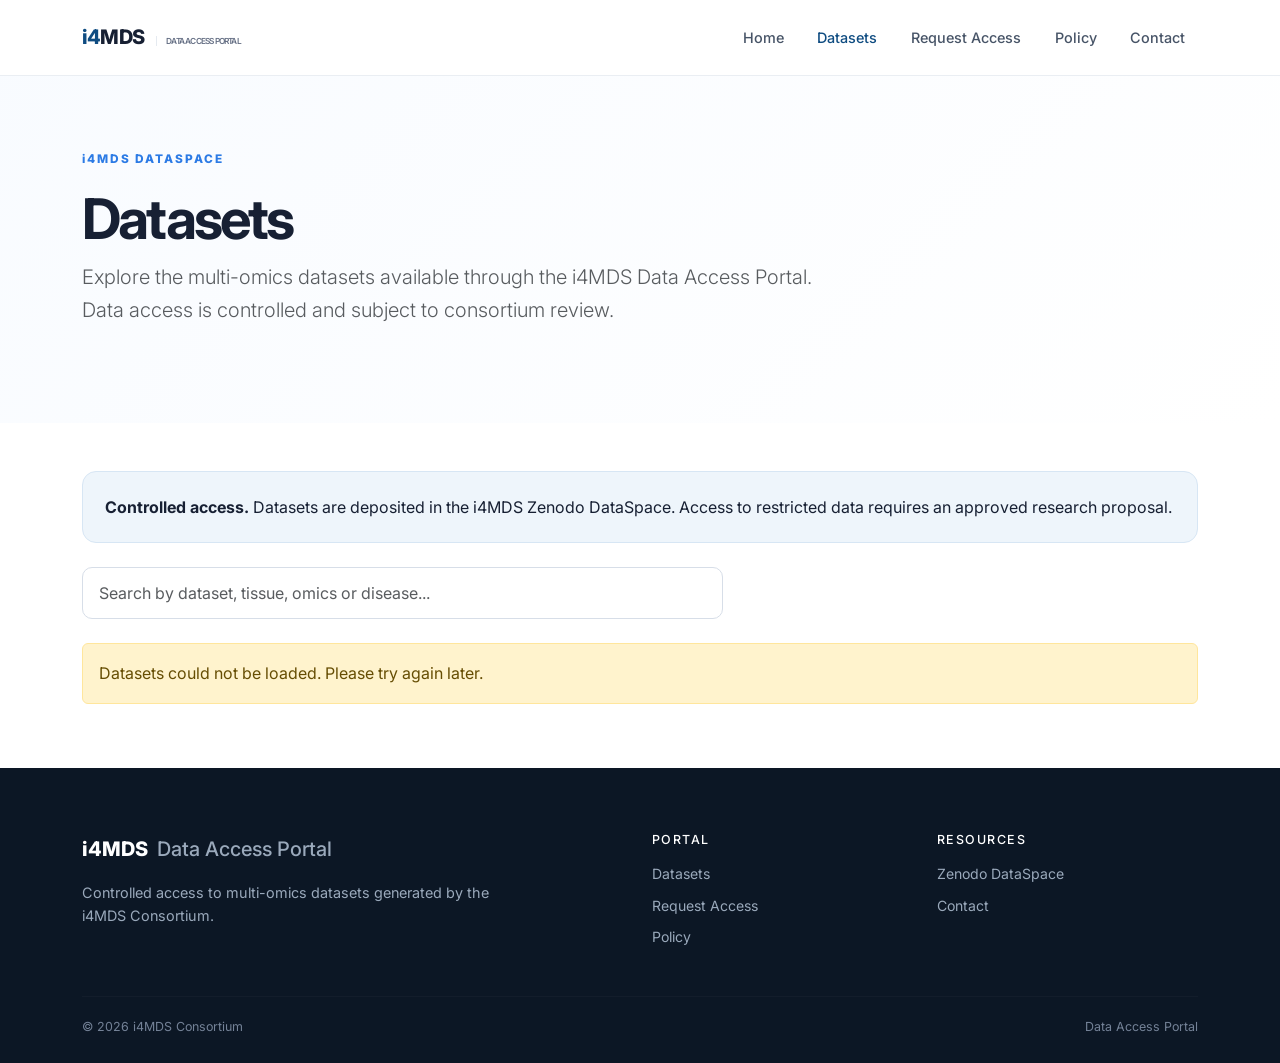
==== datasets.html @ bb993c0a "Create datasets page" ====
<!doctype html>
<html lang="en">
<head>
  <meta charset="utf-8">
  <meta name="viewport" content="width=device-width, initial-scale=1">
  <meta name="description" content="i4MDS Data Access Portal - Available multi-omics datasets.">

  <title>Datasets | i4MDS Data Access Portal</title>

  <link rel="preconnect" href="https://fonts.googleapis.com">
  <link rel="preconnect" href="https://fonts.gstatic.com" crossorigin>

  <link
    href="https://fonts.googleapis.com/css2?family=Inter:wght@400;500;600;700;800&display=swap"
    rel="stylesheet"
  >

  <link
    href="https://cdn.jsdelivr.net/npm/bootstrap@5.3.3/dist/css/bootstrap.min.css"
    rel="stylesheet"
  >

  <link rel="stylesheet" href="css/style.css">

  <style>
    .page-hero {
      padding: 150px 0 80px;
      background: linear-gradient(135deg, #f8fbff, #ffffff);
    }

    .dataset-card {
      border: 1px solid #e5eaf0;
      border-radius: 16px;
      padding: 28px;
      background: #ffffff;
      height: 100%;
      box-shadow: 0 5px 20px rgba(15, 76, 129, 0.04);
    }

    .dataset-id {
      font-size: 0.72rem;
      font-weight: 800;
      letter-spacing: 0.12em;
      color: #2c7be5;
      text-transform: uppercase;
    }

    .dataset-title {
      font-size: 1.45rem;
      line-height: 1.25;
      font-weight: 750;
      letter-spacing: -0.025em;
      margin: 8px 0 12px;
    }

    .dataset-description {
      color: #667085;
      font-size: 0.92rem;
    }

    .tag {
      display: inline-block;
      background: #eef5fb;
      color: #0f4c81;
      border-radius: 999px;
      padding: 5px 10px;
      margin: 3px 4px 3px 0;
      font-size: 0.75rem;
      font-weight: 700;
    }

    .meta-label {
      color: #667085;
      font-size: 0.72rem;
      text-transform: uppercase;
      letter-spacing: 0.08em;
      font-weight: 700;
    }

    .meta-value {
      font-size: 0.9rem;
      font-weight: 600;
      margin-top: 2px;
    }

    .access-box {
      background: #f7f9fc;
      border-radius: 10px;
      padding: 14px;
      margin: 20px 0;
    }

    .controlled {
      color: #0f4c81;
      font-weight: 800;
      font-size: 0.78rem;
      letter-spacing: 0.08em;
    }

    .filter-input {
      border-radius: 10px;
      border: 1px solid #d7dee8;
      padding: 13px 16px;
    }

    .info-strip {
      background: #eef5fb;
      border: 1px solid #d7e6f4;
      border-radius: 14px;
      padding: 22px;
    }
  </style>
</head>

<body>

<nav class="navbar navbar-expand-lg fixed-top portal-navbar">

  <div class="container">

    <a class="navbar-brand portal-brand" href="index.html">
      <span class="brand-mark">i4</span>MDS
      <small>Data Access Portal</small>
    </a>

    <button
      class="navbar-toggler border-0"
      type="button"
      data-bs-toggle="collapse"
      data-bs-target="#mainNav"
      aria-controls="mainNav"
      aria-expanded="false"
      aria-label="Toggle navigation"
    >
      <span class="navbar-toggler-icon"></span>
    </button>

    <div class="collapse navbar-collapse" id="mainNav">

      <ul class="navbar-nav ms-auto align-items-lg-center gap-lg-2">

        <li class="nav-item">
          <a class="nav-link" href="index.html">Home</a>
        </li>

        <li class="nav-item">
          <a class="nav-link active" href="datasets.html">Datasets</a>
        </li>

        <li class="nav-item">
          <a class="nav-link" href="request.html">Request Access</a>
        </li>

        <li class="nav-item">
          <a class="nav-link" href="policy.html">Policy</a>
        </li>

        <li class="nav-item">
          <a class="nav-link" href="contact.html">Contact</a>
        </li>

      </ul>

    </div>
  </div>
</nav>


<main>

  <section class="page-hero">

    <div class="container">

      <div class="section-label">
        i4MDS DATASPACE
      </div>

      <h1
        class="display-4 fw-bold"
        style="letter-spacing:-.05em;"
      >
        Datasets
      </h1>

      <p class="lead text-muted col-lg-8">
        Explore the multi-omics datasets available through the
        i4MDS Data Access Portal. Data access is controlled and
        subject to consortium review.
      </p>

    </div>

  </section>


  <section class="py-5">

    <div class="container">

      <div class="info-strip mb-4">

        <strong>Controlled access.</strong>

        Datasets are deposited in the i4MDS Zenodo DataSpace.
        Access to restricted data requires an approved research proposal.

      </div>


      <div class="row mb-4">

        <div class="col-lg-7">

          <input
            id="datasetSearch"
            class="form-control filter-input"
            type="search"
            placeholder="Search by dataset, tissue, omics or disease..."
          >

        </div>

      </div>


      <div
        id="datasetGrid"
        class="row g-4"
      ></div>


      <div
        id="noResults"
        class="text-center py-5 text-muted d-none"
      >
        No datasets match your search.
      </div>

    </div>

  </section>

</main>


<footer class="portal-footer">

  <div class="container">

    <div class="row gy-4">

      <div class="col-lg-6">

        <a class="footer-brand" href="index.html">
          i4MDS <span>Data Access Portal</span>
        </a>

        <p class="footer-text">
          Controlled access to multi-omics datasets generated
          by the i4MDS Consortium.
        </p>

      </div>


      <div class="col-6 col-lg-3">

        <h6>Portal</h6>

        <a href="datasets.html">Datasets</a>

        <a href="request.html">
          Request Access
        </a>

        <a href="policy.html">
          Policy
        </a>

      </div>


      <div class="col-6 col-lg-3">

        <h6>Resources</h6>

        <a
          href="https://zenodo.org/communities/i4mds_dataspace"
          target="_blank"
          rel="noopener"
        >
          Zenodo DataSpace
        </a>

        <a href="contact.html">
          Contact
        </a>

      </div>

    </div>


    <hr>


    <div class="footer-bottom">

      <span>
        © 2026 i4MDS Consortium
      </span>

      <span>
        Data Access Portal
      </span>

    </div>

  </div>

</footer>


<script>

async function loadDatasets() {

  const response = await fetch(
    "data/datasets.json"
  );

  const datasets = await response.json();

  const grid =
    document.getElementById("datasetGrid");

  const search =
    document.getElementById("datasetSearch");

  const noResults =
    document.getElementById("noResults");


  function render() {

    const query =
      search.value.trim().toLowerCase();


    const filtered =
      datasets.filter(dataset =>
        JSON.stringify(dataset)
          .toLowerCase()
          .includes(query)
      );


    grid.innerHTML =
      filtered.map(dataset => `

        <div class="col-lg-6 dataset-item">

          <article class="dataset-card">

            <div class="dataset-id">
              ${dataset.id}
            </div>


            <h2 class="dataset-title">
              ${dataset.title}
            </h2>


            <p class="dataset-description">
              ${dataset.description}
            </p>


            <div class="mb-3">

              ${dataset.omics.map(
                omic =>
                  `<span class="tag">${omic}</span>`
              ).join("")}


              ${
                dataset.tissue
                  ? `<span class="tag">
                       ${dataset.tissue}
                     </span>`
                  : ""
              }


              ${
                dataset.disease
                  ? `<span class="tag">
                       ${dataset.disease}
                     </span>`
                  : ""
              }

            </div>


            <div class="row g-3">

              <div class="col-6">

                <div class="meta-label">
                  Data level
                </div>

                <div class="meta-value">
                  ${dataset.data_level}
                </div>

              </div>


              <div class="col-6">

                <div class="meta-label">
                  Access
                </div>

                <div class="meta-value">
                  ${dataset.access}
                </div>

              </div>

            </div>


            <div class="access-box">

              <div class="controlled">
                RESTRICTED DATA
              </div>

              <div class="small text-muted mt-1">
                Access is subject to i4MDS consortium approval.
              </div>

            </div>


            <div class="d-flex flex-wrap gap-2">

              <a
                class="btn btn-outline-primary"
                href="${dataset.zenodo_url}"
                target="_blank"
                rel="noopener"
              >
                View on Zenodo ↗
              </a>


              <a
                class="btn btn-primary"
                href="request.html?dataset=${encodeURIComponent(dataset.id)}"
              >
                Request access →
              </a>

            </div>

          </article>

        </div>

      `).join("");


    noResults.classList.toggle(
      "d-none",
      filtered.length !== 0
    );

  }


  search.addEventListener(
    "input",
    render
  );


  render();

}


loadDatasets().catch(error => {

  document.getElementById(
    "datasetGrid"
  ).innerHTML = `

    <div class="col-12">

      <div class="alert alert-warning">

        Datasets could not be loaded.
        Please try again later.

      </div>

    </div>

  `;

  console.error(error);

});

</script>

</body>
</html>
---- css/style.css ----
:root{--primary:#0f4c81;--primary-dark:#093a63;--accent:#2c7be5;--ink:#172033;--muted:#667085;--bg:#f7f9fc;--border:#e5eaf0}html{scroll-behavior:smooth}body{font-family:Inter,sans-serif;color:var(--ink);line-height:1.65}.portal-navbar{background:rgba(255,255,255,.92);backdrop-filter:blur(14px);border-bottom:1px solid rgba(229,234,240,.8);min-height:76px}.portal-brand{color:var(--ink)!important;font-weight:800;font-size:1.25rem;letter-spacing:-.04em}.brand-mark{color:var(--primary)}.portal-brand small{font-size:.52rem;font-weight:600;text-transform:uppercase;color:var(--muted);margin-left:9px;padding-left:9px;border-left:1px solid var(--border)}.nav-link{color:#475467!important;font-size:.9rem;font-weight:500;padding:.65rem .8rem!important}.nav-link:hover,.nav-link.active{color:var(--primary)!important}.hero-section{min-height:760px;position:relative;overflow:hidden;background:radial-gradient(circle at 78% 35%,rgba(44,123,229,.11),transparent 28%),linear-gradient(135deg,#f8fbff 0%,#fff 65%)}.hero-copy{position:relative;z-index:2}.eyebrow,.section-label{color:var(--accent);font-size:.74rem;font-weight:800;letter-spacing:.16em;margin-bottom:1rem}.hero-copy h1{font-size:clamp(3.3rem,6vw,5.8rem);line-height:.98;letter-spacing:-.065em;font-weight:800;margin-bottom:1.5rem}.hero-copy h1 span{color:var(--primary)}.hero-lead{max-width:650px;font-size:clamp(1.15rem,2vw,1.4rem);color:var(--muted);line-height:1.6;margin-bottom:2rem}.portal-btn,.portal-btn-outline{border-radius:9px;padding:.8rem 1.25rem;font-weight:600;font-size:.95rem}.portal-btn{background:var(--primary);border-color:var(--primary)}.portal-btn:hover{background:var(--primary-dark);border-color:var(--primary-dark)}.portal-btn-outline{color:var(--primary);border-color:#b8c9dc;background:rgba(255,255,255,.7)}.hero-network{position:absolute;right:-2%;top:8%;width:59%;height:86%;z-index:1;pointer-events:none}.hero-network img{width:100%;height:100%;object-fit:contain}.section-padding{padding:105px 0}.about-section{background:#fff}.about-section h2,.technologies-section h2,.cta-section h2{font-size:clamp(2rem,3.6vw,3rem);line-height:1.1;letter-spacing:-.045em;font-weight:750;margin-bottom:1.25rem}.section-lead{color:var(--muted);font-size:1.05rem;max-width:820px;margin:0 auto}.stats-section{background:var(--bg);padding:0 0 105px}.stat-card{background:#fff;border:1px solid var(--border);border-radius:14px;padding:30px;height:100%;box-shadow:0 5px 20px rgba(15,76,129,.035)}.stat-number{color:var(--primary);font-size:2.25rem;line-height:1;font-weight:800;letter-spacing:-.04em}.stat-label{color:var(--muted);font-size:.86rem;margin-top:.6rem}.technology-card{background:#fff;border:1px solid var(--border);border-radius:10px;padding:18px 20px;font-size:.92rem;font-weight:600;color:#344054;transition:.2s}.technology-card:hover{border-color:#b7cce0;transform:translateY(-2px);box-shadow:0 8px 25px rgba(15,76,129,.06)}.cta-section{padding:0 0 105px}.cta-card{border-radius:18px;background:linear-gradient(120deg,var(--primary-dark),var(--primary));padding:55px;color:#fff;display:flex;align-items:center;justify-content:space-between;gap:35px}.cta-card h2{margin-bottom:.7rem}.cta-card p{color:rgba(255,255,255,.78);margin:0}.light-label{color:#8ec5ff}.cta-btn{color:var(--primary);border-radius:9px;white-space:nowrap;font-weight:700;padding:.85rem 1.25rem}.portal-footer{background:#0c1725;color:#fff;padding:65px 0 25px}.footer-brand{color:#fff;text-decoration:none;font-weight:800;font-size:1.25rem}.footer-brand span{color:#9aa9bb;font-weight:500;margin-left:5px}.footer-text{color:#9aa9bb;max-width:450px;font-size:.9rem;margin-top:15px}.portal-footer h6{color:#fff;font-size:.78rem;text-transform:uppercase;letter-spacing:.12em;margin-bottom:15px}.portal-footer a:not(.footer-brand){display:block;color:#9aa9bb;text-decoration:none;font-size:.88rem;margin-bottom:8px}.portal-footer a:not(.footer-brand):hover{color:#fff}.portal-footer hr{border-color:rgba(255,255,255,.1);margin:40px 0 20px}.footer-bottom{display:flex;justify-content:space-between;color:#748297;font-size:.78rem}@media(max-width:991.98px){.portal-brand small{display:none}.hero-section{min-height:700px}.hero-network{opacity:.28;width:90%;right:-25%}}@media(max-width:575.98px){.portal-navbar{min-height:68px}.hero-section{min-height:650px}.hero-copy{padding-top:45px}.section-padding{padding:75px 0}.stats-section,.cta-section{padding-bottom:75px}.cta-card{padding:32px 25px;flex-direction:column;align-items:flex-start}.footer-bottom{flex-direction:column;gap:5px}}
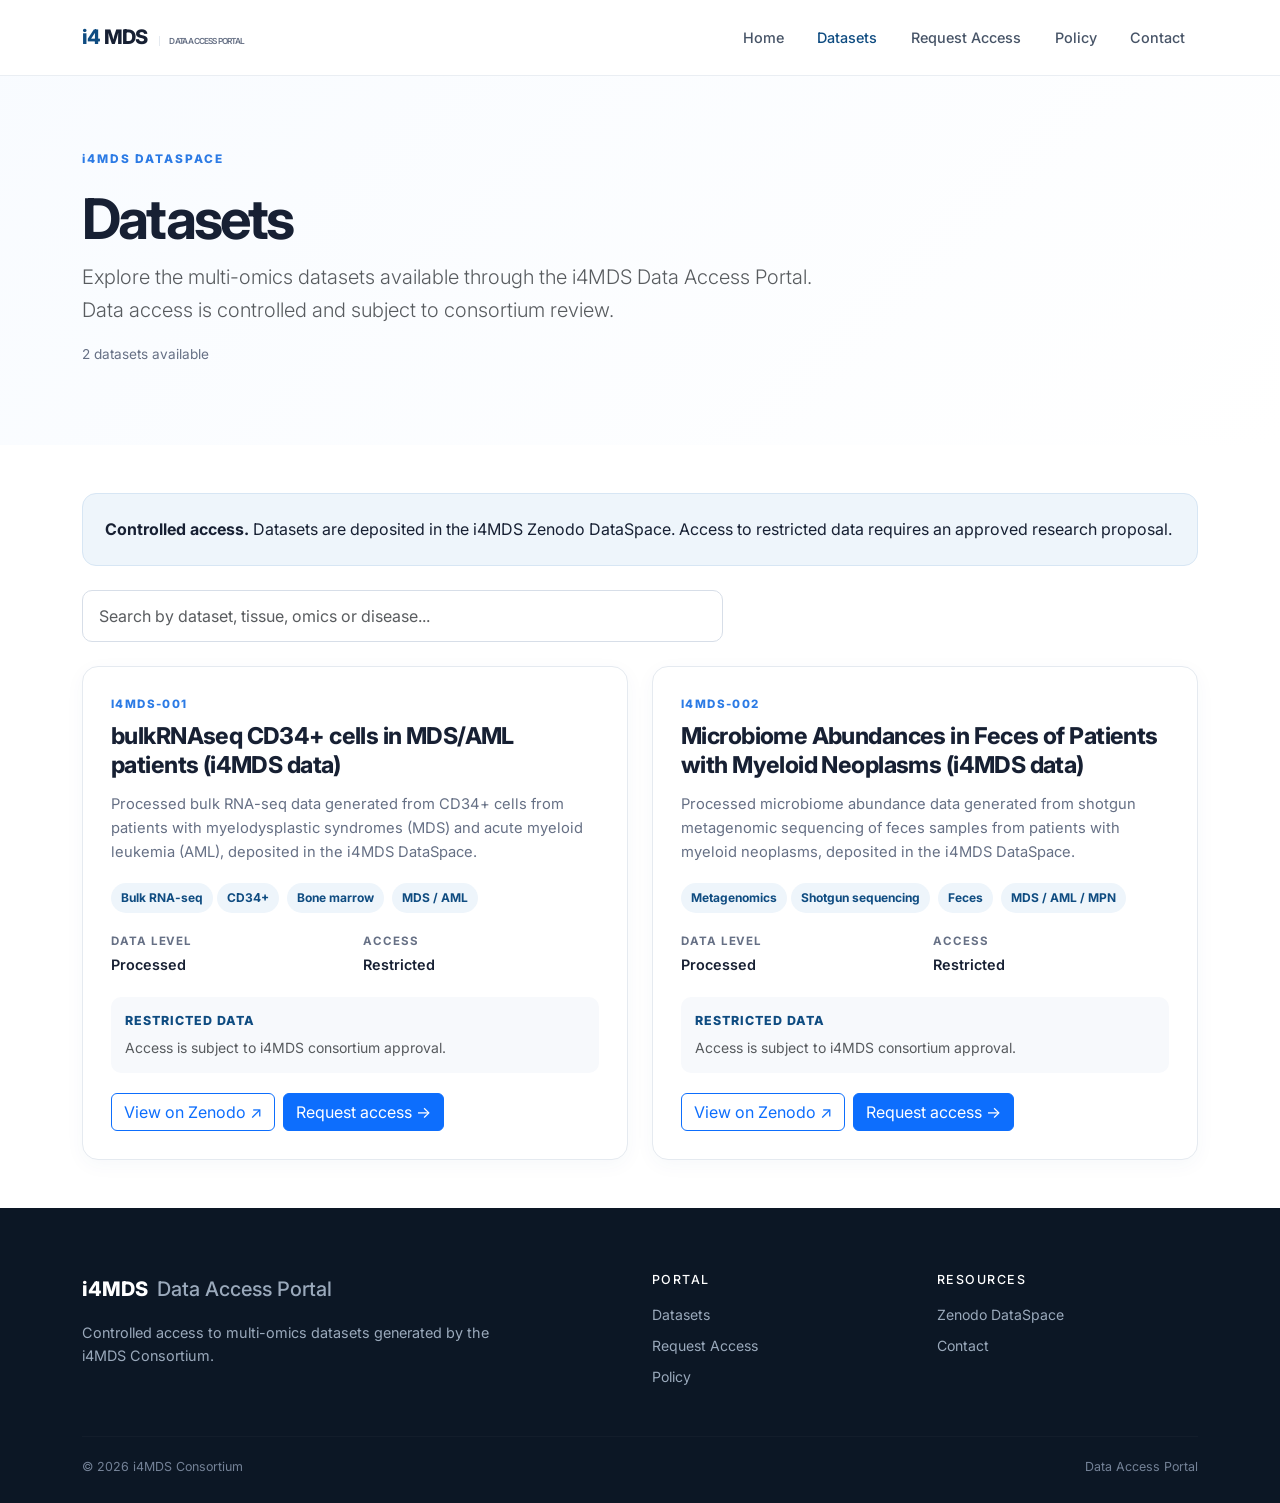
==== commit 23375d03: "Update dynamic dataset page" ====
--- a/datasets.html
+++ b/datasets.html
@@ -1,127 +1,329 @@
 <!doctype html>
 <html lang="en">
+
 <head>
+
   <meta charset="utf-8">
-  <meta name="viewport" content="width=device-width, initial-scale=1">
-  <meta name="description" content="i4MDS Data Access Portal - Available multi-omics datasets.">
-
-  <title>Datasets | i4MDS Data Access Portal</title>
-
-  <link rel="preconnect" href="https://fonts.googleapis.com">
-  <link rel="preconnect" href="https://fonts.gstatic.com" crossorigin>
+
+  <meta
+    name="viewport"
+    content="width=device-width, initial-scale=1"
+  >
+
+  <meta
+    name="description"
+    content="i4MDS Data Access Portal - Available multi-omics datasets."
+  >
+
+  <title>
+    Datasets | i4MDS Data Access Portal
+  </title>
+
+
+  <!-- Google Fonts -->
+
+  <link
+    rel="preconnect"
+    href="https://fonts.googleapis.com"
+  >
+
+  <link
+    rel="preconnect"
+    href="https://fonts.gstatic.com"
+    crossorigin
+  >
 
   <link
     href="https://fonts.googleapis.com/css2?family=Inter:wght@400;500;600;700;800&display=swap"
     rel="stylesheet"
   >
 
+
+  <!-- Bootstrap -->
+
   <link
     href="https://cdn.jsdelivr.net/npm/bootstrap@5.3.3/dist/css/bootstrap.min.css"
     rel="stylesheet"
   >
 
-  <link rel="stylesheet" href="css/style.css">
+
+  <!-- Main stylesheet -->
+
+  <link
+    rel="stylesheet"
+    href="css/style.css"
+  >
+
 
   <style>
+
     .page-hero {
+
       padding: 150px 0 80px;
-      background: linear-gradient(135deg, #f8fbff, #ffffff);
-    }
+
+      background:
+        linear-gradient(
+          135deg,
+          #f8fbff,
+          #ffffff
+        );
+
+    }
+
 
     .dataset-card {
-      border: 1px solid #e5eaf0;
-      border-radius: 16px;
-      padding: 28px;
-      background: #ffffff;
-      height: 100%;
-      box-shadow: 0 5px 20px rgba(15, 76, 129, 0.04);
-    }
+
+      border:
+        1px solid
+        #e5eaf0;
+
+      border-radius:
+        16px;
+
+      padding:
+        28px;
+
+      background:
+        #ffffff;
+
+      height:
+        100%;
+
+      box-shadow:
+        0 5px 20px
+        rgba(15, 76, 129, 0.04);
+
+    }
+
 
     .dataset-id {
-      font-size: 0.72rem;
-      font-weight: 800;
-      letter-spacing: 0.12em;
-      color: #2c7be5;
-      text-transform: uppercase;
-    }
+
+      font-size:
+        0.72rem;
+
+      font-weight:
+        800;
+
+      letter-spacing:
+        0.12em;
+
+      color:
+        #2c7be5;
+
+      text-transform:
+        uppercase;
+
+    }
+
 
     .dataset-title {
-      font-size: 1.45rem;
-      line-height: 1.25;
-      font-weight: 750;
-      letter-spacing: -0.025em;
-      margin: 8px 0 12px;
-    }
+
+      font-size:
+        1.45rem;
+
+      line-height:
+        1.25;
+
+      font-weight:
+        750;
+
+      letter-spacing:
+        -0.025em;
+
+      margin:
+        8px 0 12px;
+
+    }
+
 
     .dataset-description {
-      color: #667085;
-      font-size: 0.92rem;
-    }
+
+      color:
+        #667085;
+
+      font-size:
+        0.92rem;
+
+    }
+
 
     .tag {
-      display: inline-block;
-      background: #eef5fb;
-      color: #0f4c81;
-      border-radius: 999px;
-      padding: 5px 10px;
-      margin: 3px 4px 3px 0;
-      font-size: 0.75rem;
-      font-weight: 700;
-    }
+
+      display:
+        inline-block;
+
+      background:
+        #eef5fb;
+
+      color:
+        #0f4c81;
+
+      border-radius:
+        999px;
+
+      padding:
+        5px 10px;
+
+      margin:
+        3px 4px 3px 0;
+
+      font-size:
+        0.75rem;
+
+      font-weight:
+        700;
+
+    }
+
 
     .meta-label {
-      color: #667085;
-      font-size: 0.72rem;
-      text-transform: uppercase;
-      letter-spacing: 0.08em;
-      font-weight: 700;
-    }
+
+      color:
+        #667085;
+
+      font-size:
+        0.72rem;
+
+      text-transform:
+        uppercase;
+
+      letter-spacing:
+        0.08em;
+
+      font-weight:
+        700;
+
+    }
+
 
     .meta-value {
-      font-size: 0.9rem;
-      font-weight: 600;
-      margin-top: 2px;
-    }
+
+      font-size:
+        0.9rem;
+
+      font-weight:
+        600;
+
+      margin-top:
+        2px;
+
+    }
+
 
     .access-box {
-      background: #f7f9fc;
-      border-radius: 10px;
-      padding: 14px;
-      margin: 20px 0;
-    }
+
+      background:
+        #f7f9fc;
+
+      border-radius:
+        10px;
+
+      padding:
+        14px;
+
+      margin:
+        20px 0;
+
+    }
+
 
     .controlled {
-      color: #0f4c81;
-      font-weight: 800;
-      font-size: 0.78rem;
-      letter-spacing: 0.08em;
-    }
+
+      color:
+        #0f4c81;
+
+      font-weight:
+        800;
+
+      font-size:
+        0.78rem;
+
+      letter-spacing:
+        0.08em;
+
+    }
+
 
     .filter-input {
-      border-radius: 10px;
-      border: 1px solid #d7dee8;
-      padding: 13px 16px;
-    }
+
+      border-radius:
+        10px;
+
+      border:
+        1px solid
+        #d7dee8;
+
+      padding:
+        13px 16px;
+
+    }
+
 
     .info-strip {
-      background: #eef5fb;
-      border: 1px solid #d7e6f4;
-      border-radius: 14px;
-      padding: 22px;
-    }
+
+      background:
+        #eef5fb;
+
+      border:
+        1px solid
+        #d7e6f4;
+
+      border-radius:
+        14px;
+
+      padding:
+        22px;
+
+    }
+
+
+    .dataset-count {
+
+      color:
+        #667085;
+
+      font-size:
+        0.85rem;
+
+      margin-top:
+        10px;
+
+    }
+
   </style>
+
 </head>
 
+
 <body>
 
+
+<!-- ========================================================= -->
+<!-- NAVIGATION -->
+<!-- ========================================================= -->
+
 <nav class="navbar navbar-expand-lg fixed-top portal-navbar">
 
   <div class="container">
 
-    <a class="navbar-brand portal-brand" href="index.html">
-      <span class="brand-mark">i4</span>MDS
-      <small>Data Access Portal</small>
+
+    <a
+      class="navbar-brand portal-brand"
+      href="index.html"
+    >
+
+      <span class="brand-mark">
+        i4
+      </span>
+
+      MDS
+
+      <small>
+        Data Access Portal
+      </small>
+
     </a>
+
 
     <button
       class="navbar-toggler border-0"
@@ -132,49 +334,108 @@
       aria-expanded="false"
       aria-label="Toggle navigation"
     >
+
       <span class="navbar-toggler-icon"></span>
+
     </button>
 
-    <div class="collapse navbar-collapse" id="mainNav">
-
-      <ul class="navbar-nav ms-auto align-items-lg-center gap-lg-2">
+
+    <div
+      class="collapse navbar-collapse"
+      id="mainNav"
+    >
+
+      <ul
+        class="navbar-nav ms-auto align-items-lg-center gap-lg-2"
+      >
 
         <li class="nav-item">
-          <a class="nav-link" href="index.html">Home</a>
+
+          <a
+            class="nav-link"
+            href="index.html"
+          >
+            Home
+          </a>
+
         </li>
 
+
         <li class="nav-item">
-          <a class="nav-link active" href="datasets.html">Datasets</a>
+
+          <a
+            class="nav-link active"
+            href="datasets.html"
+          >
+            Datasets
+          </a>
+
         </li>
 
+
         <li class="nav-item">
-          <a class="nav-link" href="request.html">Request Access</a>
+
+          <a
+            class="nav-link"
+            href="request.html"
+          >
+            Request Access
+          </a>
+
         </li>
 
+
         <li class="nav-item">
-          <a class="nav-link" href="policy.html">Policy</a>
+
+          <a
+            class="nav-link"
+            href="policy.html"
+          >
+            Policy
+          </a>
+
         </li>
 
+
         <li class="nav-item">
-          <a class="nav-link" href="contact.html">Contact</a>
+
+          <a
+            class="nav-link"
+            href="contact.html"
+          >
+            Contact
+          </a>
+
         </li>
 
       </ul>
 
     </div>
+
   </div>
+
 </nav>
 
 
+
+<!-- ========================================================= -->
+<!-- MAIN -->
+<!-- ========================================================= -->
+
 <main>
 
+
+  <!-- HERO -->
+
   <section class="page-hero">
 
     <div class="container">
+
 
       <div class="section-label">
         i4MDS DATASPACE
       </div>
+
 
       <h1
         class="display-4 fw-bold"
@@ -183,30 +444,51 @@
         Datasets
       </h1>
 
+
       <p class="lead text-muted col-lg-8">
+
         Explore the multi-omics datasets available through the
         i4MDS Data Access Portal. Data access is controlled and
         subject to consortium review.
+
       </p>
 
+
+      <div
+        id="datasetCount"
+        class="dataset-count"
+      ></div>
+
+
     </div>
 
   </section>
 
 
+
+  <!-- DATASETS -->
+
   <section class="py-5">
 
     <div class="container">
 
+
+      <!-- INFORMATION -->
+
       <div class="info-strip mb-4">
 
-        <strong>Controlled access.</strong>
+        <strong>
+          Controlled access.
+        </strong>
 
         Datasets are deposited in the i4MDS Zenodo DataSpace.
         Access to restricted data requires an approved research proposal.
 
       </div>
 
+
+
+      <!-- SEARCH -->
 
       <div class="row mb-4">
 
@@ -217,12 +499,16 @@
             class="form-control filter-input"
             type="search"
             placeholder="Search by dataset, tissue, omics or disease..."
+            autocomplete="off"
           >
 
         </div>
 
       </div>
 
+
+
+      <!-- DATASET GRID -->
 
       <div
         id="datasetGrid"
@@ -230,13 +516,19 @@
       ></div>
 
 
+
+      <!-- NO RESULTS -->
+
       <div
         id="noResults"
         class="text-center py-5 text-muted d-none"
       >
+
         No datasets match your search.
+
       </div>
 
+
     </div>
 
   </section>
@@ -244,46 +536,82 @@
 </main>
 
 
+
+<!-- ========================================================= -->
+<!-- FOOTER -->
+<!-- ========================================================= -->
+
 <footer class="portal-footer">
 
   <div class="container">
 
+
     <div class="row gy-4">
 
+
       <div class="col-lg-6">
 
-        <a class="footer-brand" href="index.html">
-          i4MDS <span>Data Access Portal</span>
+
+        <a
+          class="footer-brand"
+          href="index.html"
+        >
+
+          i4MDS
+
+          <span>
+            Data Access Portal
+          </span>
+
         </a>
 
+
         <p class="footer-text">
+
           Controlled access to multi-omics datasets generated
           by the i4MDS Consortium.
+
         </p>
 
+
       </div>
 
 
+
       <div class="col-6 col-lg-3">
 
-        <h6>Portal</h6>
-
-        <a href="datasets.html">Datasets</a>
+
+        <h6>
+          Portal
+        </h6>
+
+
+        <a href="datasets.html">
+          Datasets
+        </a>
+
 
         <a href="request.html">
           Request Access
         </a>
 
+
         <a href="policy.html">
           Policy
         </a>
 
+
       </div>
 
 
+
       <div class="col-6 col-lg-3">
 
-        <h6>Resources</h6>
+
+        <h6>
+          Resources
+        </h6>
+
 
         <a
           href="https://zenodo.org/communities/i4mds_dataspace"
@@ -293,233 +621,537 @@
           Zenodo DataSpace
         </a>
 
+
         <a href="contact.html">
           Contact
         </a>
 
+
       </div>
 
+
     </div>
 
 
+
     <hr>
 
 
+
     <div class="footer-bottom">
+
 
       <span>
         © 2026 i4MDS Consortium
       </span>
 
+
       <span>
         Data Access Portal
       </span>
 
+
     </div>
 
+
   </div>
 
 </footer>
 
 
+
+<!-- ========================================================= -->
+<!-- JAVASCRIPT -->
+<!-- ========================================================= -->
+
 <script>
 
 async function loadDatasets() {
 
-  const response = await fetch(
-    "data/datasets.json"
-  );
-
-  const datasets = await response.json();
 
   const grid =
-    document.getElementById("datasetGrid");
+    document.getElementById(
+      "datasetGrid"
+    );
+
 
   const search =
-    document.getElementById("datasetSearch");
+    document.getElementById(
+      "datasetSearch"
+    );
+
 
   const noResults =
-    document.getElementById("noResults");
-
-
-  function render() {
-
-    const query =
-      search.value.trim().toLowerCase();
-
-
-    const filtered =
-      datasets.filter(dataset =>
-        JSON.stringify(dataset)
-          .toLowerCase()
-          .includes(query)
+    document.getElementById(
+      "noResults"
+    );
+
+
+  const datasetCount =
+    document.getElementById(
+      "datasetCount"
+    );
+
+
+
+  try {
+
+
+    /*
+     * Add a timestamp to the URL.
+     *
+     * This prevents the browser from using
+     * an old cached version of datasets.json.
+     */
+
+    const response =
+      await fetch(
+        "./data/datasets.json?v="
+        + Date.now()
       );
 
 
-    grid.innerHTML =
-      filtered.map(dataset => `
-
-        <div class="col-lg-6 dataset-item">
-
-          <article class="dataset-card">
-
-            <div class="dataset-id">
-              ${dataset.id}
-            </div>
-
-
-            <h2 class="dataset-title">
-              ${dataset.title}
-            </h2>
-
-
-            <p class="dataset-description">
-              ${dataset.description}
-            </p>
-
-
-            <div class="mb-3">
-
-              ${dataset.omics.map(
-                omic =>
-                  `<span class="tag">${omic}</span>`
-              ).join("")}
-
-
-              ${
-                dataset.tissue
-                  ? `<span class="tag">
-                       ${dataset.tissue}
-                     </span>`
-                  : ""
-              }
-
-
-              ${
-                dataset.disease
-                  ? `<span class="tag">
-                       ${dataset.disease}
-                     </span>`
-                  : ""
-              }
-
-            </div>
-
-
-            <div class="row g-3">
-
-              <div class="col-6">
-
-                <div class="meta-label">
-                  Data level
-                </div>
-
-                <div class="meta-value">
-                  ${dataset.data_level}
-                </div>
+
+    if (!response.ok) {
+
+      throw new Error(
+        "Unable to load datasets.json. HTTP status: "
+        + response.status
+      );
+
+    }
+
+
+
+    const datasets =
+      await response.json();
+
+
+
+    /*
+     * Make sure that datasets.json
+     * actually contains an array.
+     */
+
+    if (!Array.isArray(datasets)) {
+
+      throw new Error(
+        "datasets.json must contain a JSON array."
+      );
+
+    }
+
+
+
+    /*
+     * Show the total number of datasets.
+     */
+
+    datasetCount.textContent =
+      datasets.length
+      + (
+          datasets.length === 1
+            ? " dataset available"
+            : " datasets available"
+        );
+
+
+
+    /*
+     * Render the dataset cards.
+     */
+
+    function render() {
+
+
+      const query =
+        search.value
+          .trim()
+          .toLowerCase();
+
+
+
+      /*
+       * Search through the complete dataset object.
+       *
+       * This means that the search box will work
+       * automatically for future fields too.
+       */
+
+      const filtered =
+        datasets.filter(
+          dataset =>
+
+            JSON.stringify(
+              dataset
+            )
+            .toLowerCase()
+            .includes(query)
+
+        );
+
+
+
+      /*
+       * Generate the cards.
+       */
+
+      grid.innerHTML =
+
+        filtered
+          .map(
+            dataset => `
+
+
+              <div class="col-lg-6 dataset-item">
+
+
+                <article class="dataset-card">
+
+
+                  <!-- DATASET ID -->
+
+                  <div class="dataset-id">
+
+                    ${
+                      dataset.id || "No ID"
+                    }
+
+                  </div>
+
+
+
+                  <!-- TITLE -->
+
+                  <h2 class="dataset-title">
+
+                    ${
+                      dataset.title
+                      || "Untitled dataset"
+                    }
+
+                  </h2>
+
+
+
+                  <!-- DESCRIPTION -->
+
+                  <p class="dataset-description">
+
+                    ${
+                      dataset.description
+                      || "No description available."
+                    }
+
+                  </p>
+
+
+
+                  <!-- TAGS -->
+
+                  <div class="mb-3">
+
+
+                    ${
+                      Array.isArray(
+                        dataset.omics
+                      )
+
+                        ? dataset.omics
+                            .map(
+                              omic =>
+
+                                `<span class="tag">
+                                  ${omic}
+                                </span>`
+
+                            )
+                            .join("")
+
+                        : ""
+                    }
+
+
+
+                    ${
+                      dataset.tissue
+
+                        ? `
+                          <span class="tag">
+                            ${dataset.tissue}
+                          </span>
+                        `
+
+                        : ""
+                    }
+
+
+
+                    ${
+                      dataset.disease
+
+                        ? `
+                          <span class="tag">
+                            ${dataset.disease}
+                          </span>
+                        `
+
+                        : ""
+                    }
+
+
+                  </div>
+
+
+
+                  <!-- METADATA -->
+
+                  <div class="row g-3">
+
+
+                    <!-- DATA LEVEL -->
+
+                    <div class="col-6">
+
+
+                      <div class="meta-label">
+                        Data level
+                      </div>
+
+
+                      <div class="meta-value">
+
+                        ${
+                          dataset.data_level
+                          || "—"
+                        }
+
+                      </div>
+
+
+                    </div>
+
+
+
+                    <!-- ACCESS -->
+
+                    <div class="col-6">
+
+
+                      <div class="meta-label">
+                        Access
+                      </div>
+
+
+                      <div class="meta-value">
+
+                        ${
+                          dataset.access
+                          || "—"
+                        }
+
+                      </div>
+
+
+                    </div>
+
+
+                  </div>
+
+
+
+                  <!-- ACCESS BOX -->
+
+                  <div class="access-box">
+
+
+                    <div class="controlled">
+                      RESTRICTED DATA
+                    </div>
+
+
+                    <div class="small text-muted mt-1">
+
+                      Access is subject to
+                      i4MDS consortium approval.
+
+                    </div>
+
+
+                  </div>
+
+
+
+                  <!-- BUTTONS -->
+
+                  <div class="d-flex flex-wrap gap-2">
+
+
+                    ${
+                      dataset.zenodo_url
+
+                        ? `
+
+                          <a
+                            class="btn btn-outline-primary"
+                            href="${dataset.zenodo_url}"
+                            target="_blank"
+                            rel="noopener"
+                          >
+
+                            View on Zenodo ↗
+
+                          </a>
+
+                        `
+
+                        : ""
+                    }
+
+
+
+                    <a
+                      class="btn btn-primary"
+                      href="request.html?dataset=${encodeURIComponent(
+                        dataset.id || ""
+                      )}"
+                    >
+
+                      Request access →
+
+                    </a>
+
+
+                  </div>
+
+
+                </article>
+
 
               </div>
 
 
-              <div class="col-6">
-
-                <div class="meta-label">
-                  Access
-                </div>
-
-                <div class="meta-value">
-                  ${dataset.access}
-                </div>
-
-              </div>
-
-            </div>
-
-
-            <div class="access-box">
-
-              <div class="controlled">
-                RESTRICTED DATA
-              </div>
-
-              <div class="small text-muted mt-1">
-                Access is subject to i4MDS consortium approval.
-              </div>
-
-            </div>
-
-
-            <div class="d-flex flex-wrap gap-2">
-
-              <a
-                class="btn btn-outline-primary"
-                href="${dataset.zenodo_url}"
-                target="_blank"
-                rel="noopener"
-              >
-                View on Zenodo ↗
-              </a>
-
-
-              <a
-                class="btn btn-primary"
-                href="request.html?dataset=${encodeURIComponent(dataset.id)}"
-              >
-                Request access →
-              </a>
-
-            </div>
-
-          </article>
+            `
+          )
+          .join("");
+
+
+
+      /*
+       * Show or hide the "no results" message.
+       */
+
+      noResults.classList.toggle(
+        "d-none",
+        filtered.length !== 0
+      );
+
+
+    }
+
+
+
+    /*
+     * Update the cards every time
+     * the user types in the search box.
+     */
+
+    search.addEventListener(
+      "input",
+      render
+    );
+
+
+
+    /*
+     * Initial rendering.
+     */
+
+    render();
+
+
+
+    /*
+     * Debug information in browser console.
+     *
+     * Useful if something goes wrong in the future.
+     */
+
+    console.log(
+      "i4MDS datasets loaded:",
+      datasets.length,
+      datasets
+    );
+
+
+  }
+
+
+  catch (error) {
+
+
+    console.error(
+      "i4MDS dataset loading error:",
+      error
+    );
+
+
+    grid.innerHTML = `
+
+
+      <div class="col-12">
+
+
+        <div class="alert alert-danger">
+
+
+          <strong>
+            Datasets could not be loaded.
+          </strong>
+
+
+          <br><br>
+
+
+          Please try again later.
+
+
+          <br><br>
+
+
+          <small>
+            ${error.message}
+          </small>
+
 
         </div>
 
-      `).join("");
-
-
-    noResults.classList.toggle(
-      "d-none",
-      filtered.length !== 0
-    );
+
+      </div>
+
+
+    `;
+
+
+    datasetCount.textContent =
+      "";
+
 
   }
 
-
-  search.addEventListener(
-    "input",
-    render
-  );
-
-
-  render();
-
 }
 
 
-loadDatasets().catch(error => {
-
-  document.getElementById(
-    "datasetGrid"
-  ).innerHTML = `
-
-    <div class="col-12">
-
-      <div class="alert alert-warning">
-
-        Datasets could not be loaded.
-        Please try again later.
-
-      </div>
-
-    </div>
-
-  `;
-
-  console.error(error);
-
-});
+
+/*
+ * Start loading datasets.
+ */
+
+loadDatasets();
 
 </script>
 
+
 </body>
+
 </html>
